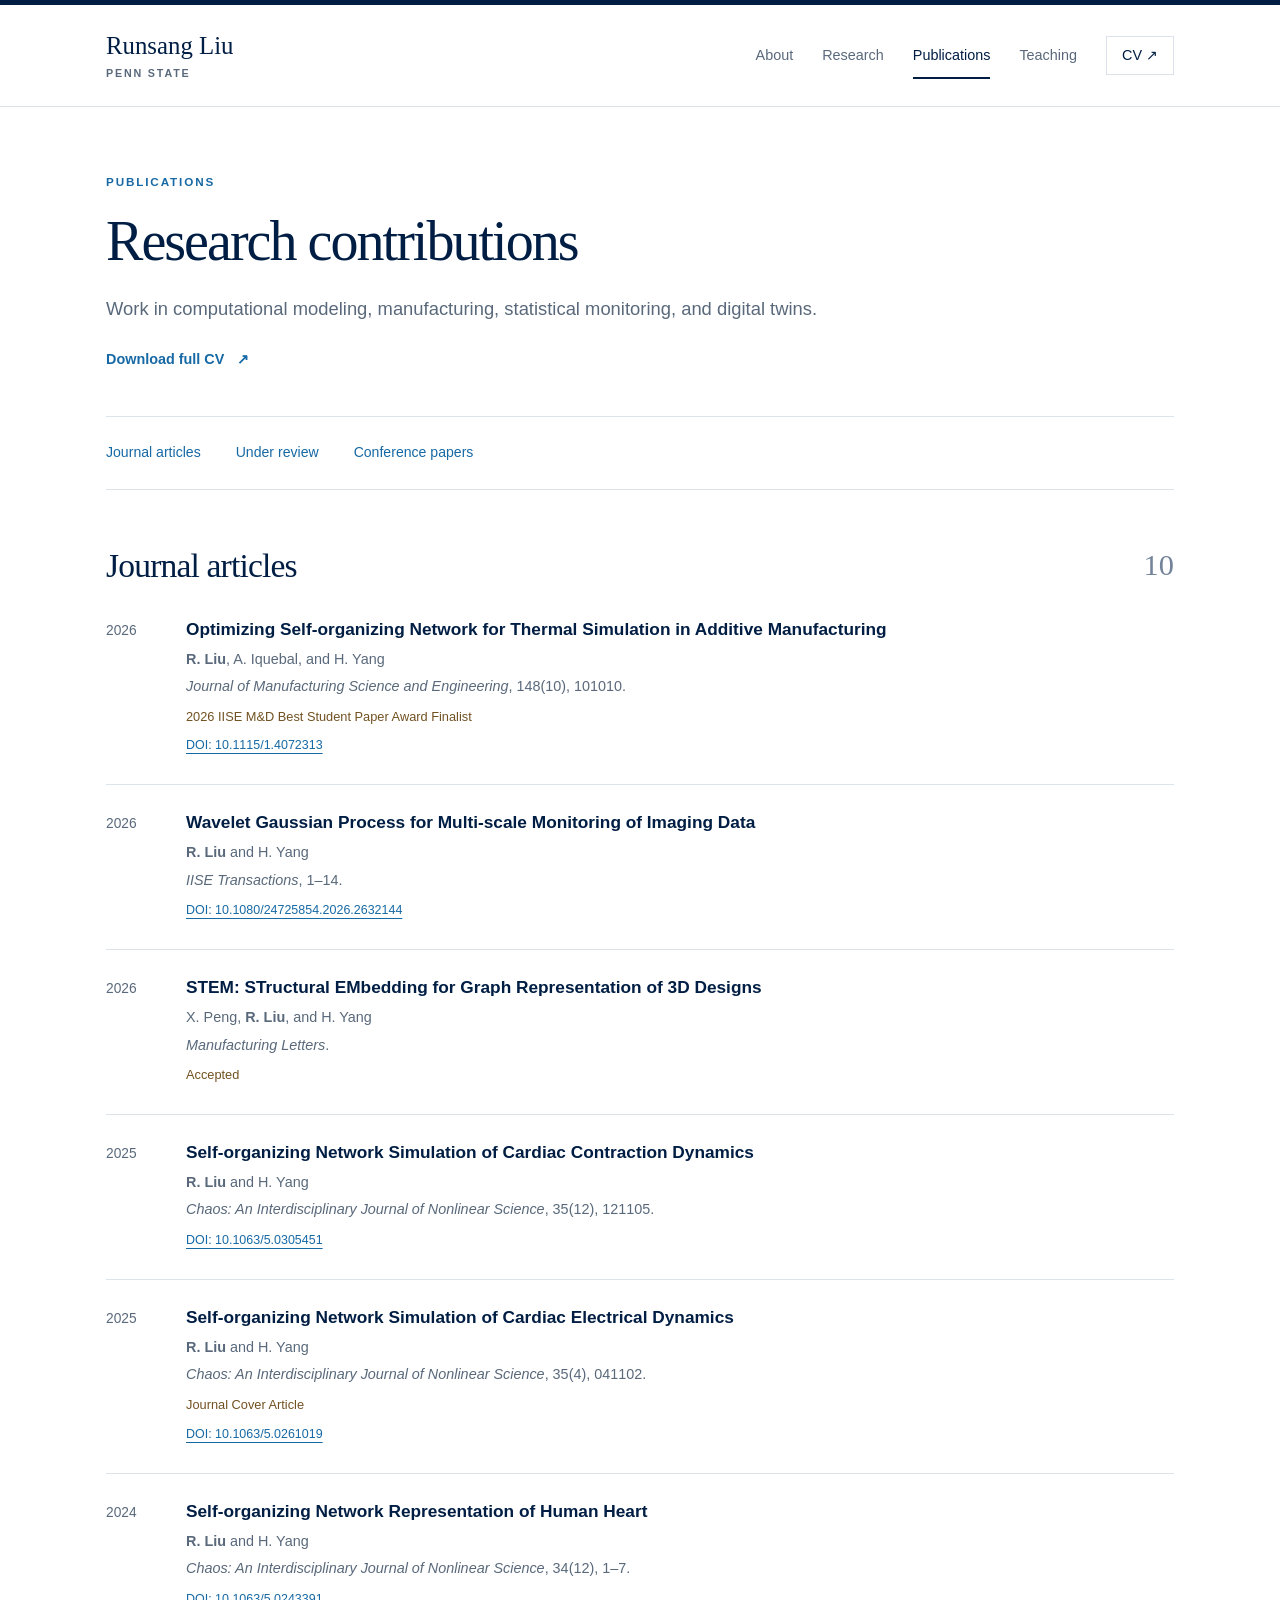
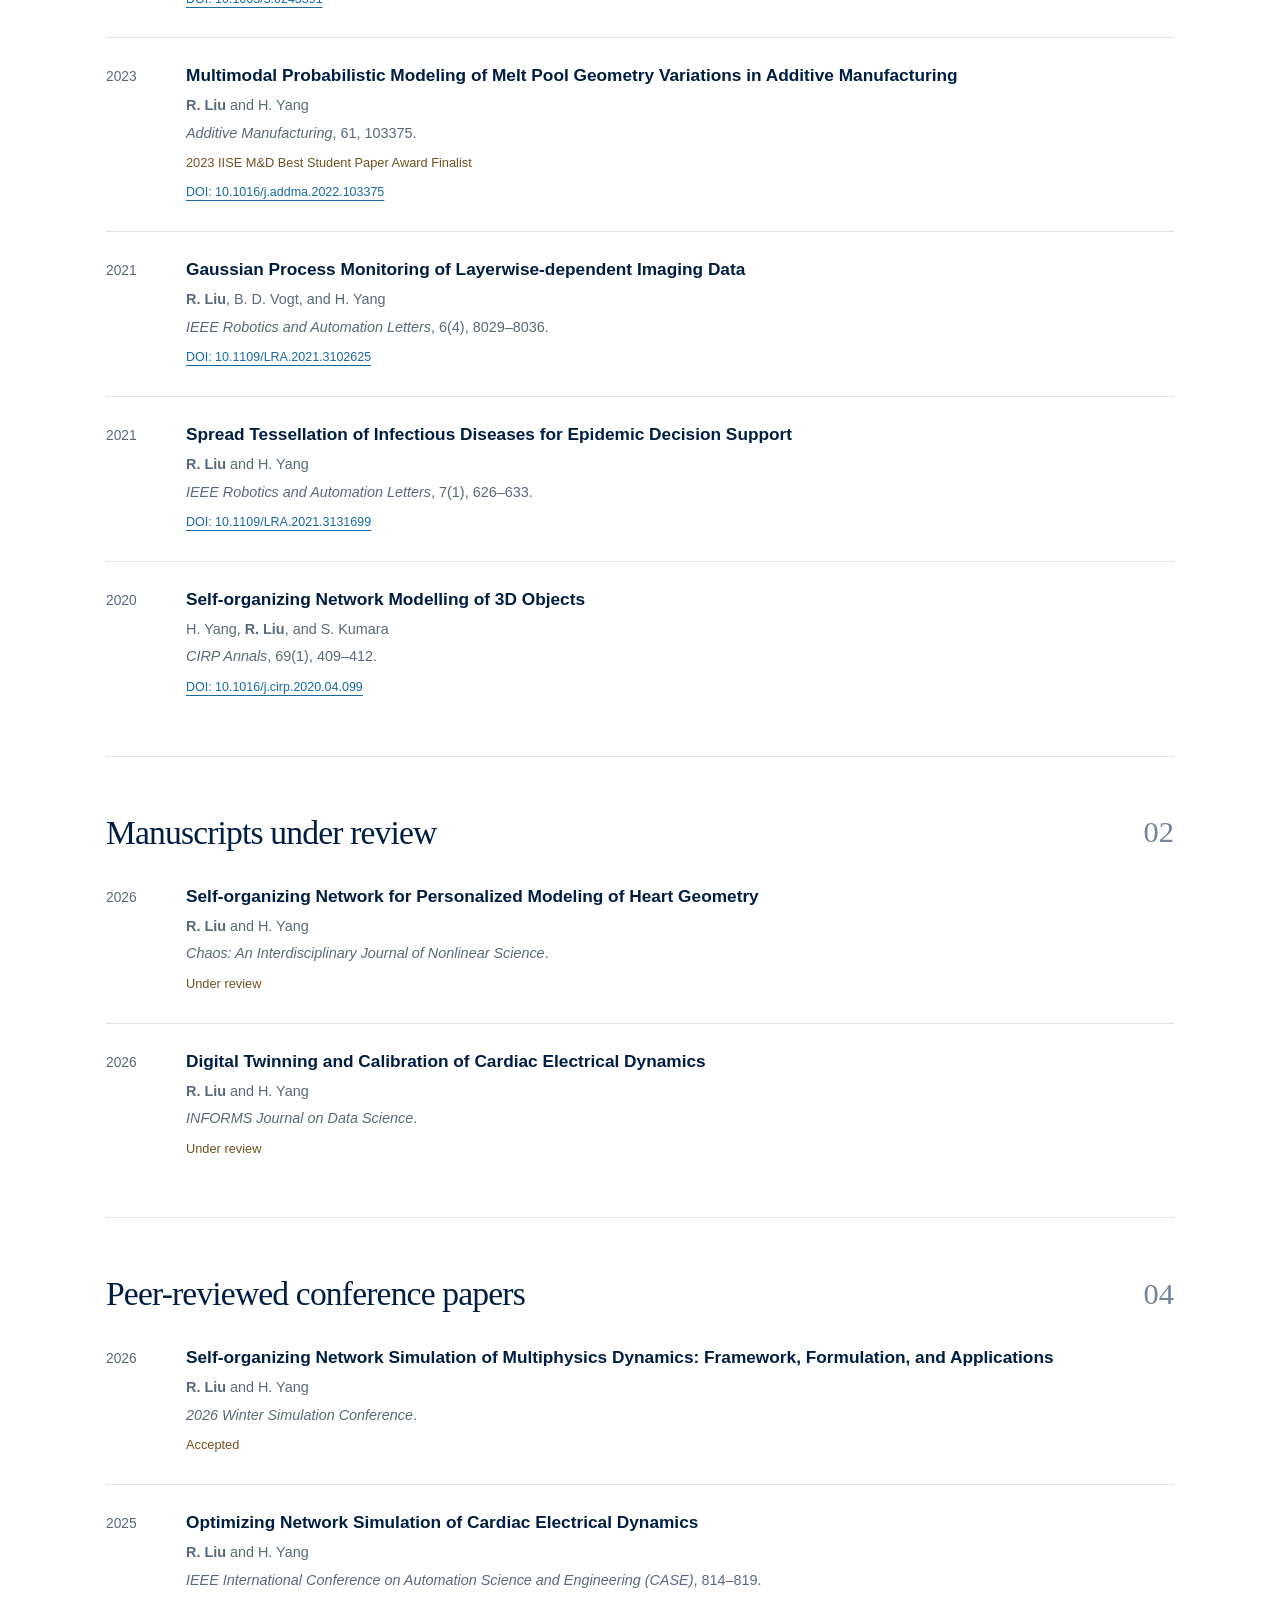
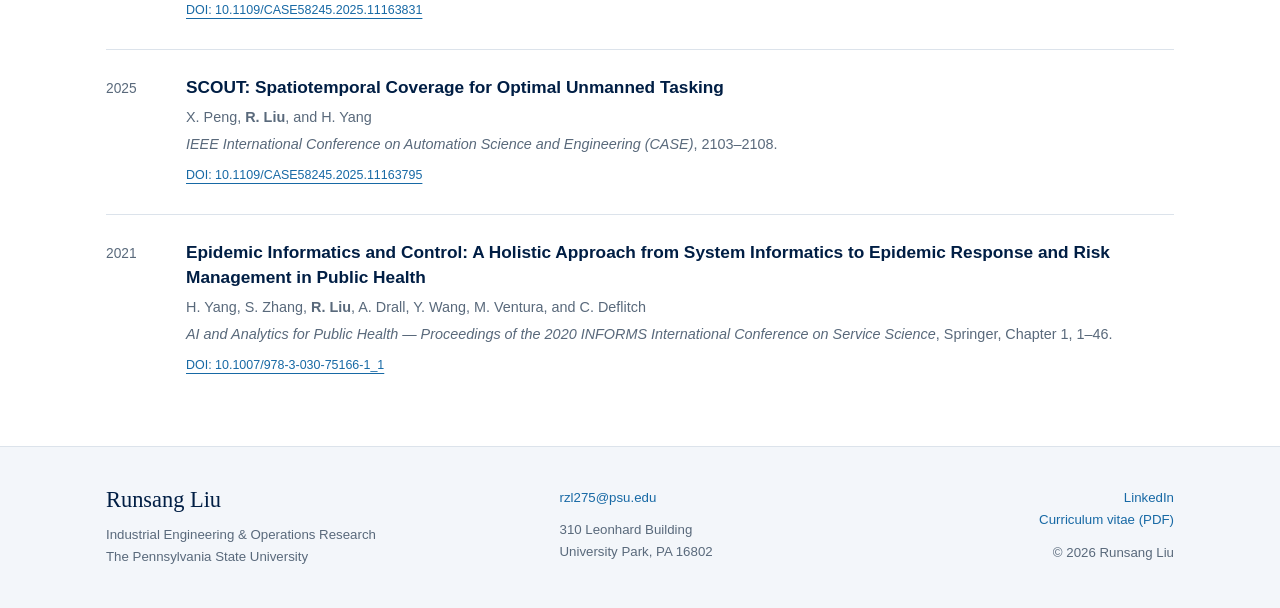
==== publications.html @ fa8087fc "Publish Runsang Liu academic website with research, publications, and teaching" ====
<!doctype html>
<html lang="en"><head><meta charset="utf-8"><meta name="viewport" content="width=device-width,initial-scale=1"><meta name="description" content="Journal articles, manuscripts under review, and peer-reviewed conference papers by Runsang Liu."><meta name="theme-color" content="#001e44"><title>Publications | Runsang Liu</title><link rel="canonical" href="https://runsangliu.github.io/publications.html"><link rel="icon" type="image/svg+xml" href="data:image/svg+xml,%3Csvg xmlns='http://www.w3.org/2000/svg' viewBox='0 0 64 64'%3E%3Crect width='64' height='64' rx='10' fill='%23001e44'/%3E%3Ctext x='32' y='43' text-anchor='middle' font-family='Georgia' font-size='34' fill='white'%3ERL%3C/text%3E%3C/svg%3E"><link rel="stylesheet" href="styles.css"></head>
<body><a class="skip" href="#main">Skip to content</a><header class="site-header"><div class="container header-inner"><a class="wordmark" href="index.html">Runsang Liu<span>PENN STATE</span></a><nav aria-label="Main navigation"><a href="index.html">About</a><a href="research.html">Research</a><a href="publications.html" aria-current="page">Publications</a><a href="teaching.html">Teaching</a><a class="nav-cv" href="assets/Runsang_Liu_CV.pdf">CV <span aria-hidden="true">↗</span></a></nav></div></header><main id="main" class="container"><section class="page-intro"><p class="eyebrow">PUBLICATIONS</p><h1>Research contributions</h1><p class="lead">Work in computational modeling, manufacturing, statistical monitoring, and digital twins.</p><a class="text-link" href="assets/Runsang_Liu_CV.pdf">Download full CV <span aria-hidden="true">↗</span></a></section><nav class="section-nav" aria-label="Publication categories"><a href="#journals">Journal articles</a><a href="#review">Under review</a><a href="#conferences">Conference papers</a></nav><section class="section" id="journals"><div class="section-heading"><h2>Journal articles</h2><span class="count">10</span></div><ul class="publications"><li class="publication"><span class="pub-year">2026</span><div><h3><a href="https://doi.org/10.1115/1.4072313">Optimizing Self-organizing Network for Thermal Simulation in Additive Manufacturing</a></h3><p class="authors"><strong>R. Liu</strong>, A. Iquebal, and H. Yang</p><p class="venue"><em>Journal of Manufacturing Science and Engineering</em>, 148(10), 101010.</p><p class=recognition>2026 IISE M&D Best Student Paper Award Finalist</p><a class=doi href=https://doi.org/10.1115/1.4072313>DOI: 10.1115/1.4072313</a></div></li><li class="publication"><span class="pub-year">2026</span><div><h3><a href="https://doi.org/10.1080/24725854.2026.2632144">Wavelet Gaussian Process for Multi-scale Monitoring of Imaging Data</a></h3><p class="authors"><strong>R. Liu</strong> and H. Yang</p><p class="venue"><em>IISE Transactions</em>, 1–14.</p><a class=doi href=https://doi.org/10.1080/24725854.2026.2632144>DOI: 10.1080/24725854.2026.2632144</a></div></li><li class="publication"><span class="pub-year">2026</span><div><h3>STEM: STructural EMbedding for Graph Representation of 3D Designs</h3><p class="authors">X. Peng, <strong>R. Liu</strong>, and H. Yang</p><p class="venue"><em>Manufacturing Letters</em>.</p><p class=recognition>Accepted</p></div></li><li class="publication"><span class="pub-year">2025</span><div><h3><a href="https://doi.org/10.1063/5.0305451">Self-organizing Network Simulation of Cardiac Contraction Dynamics</a></h3><p class="authors"><strong>R. Liu</strong> and H. Yang</p><p class="venue"><em>Chaos: An Interdisciplinary Journal of Nonlinear Science</em>, 35(12), 121105.</p><a class=doi href=https://doi.org/10.1063/5.0305451>DOI: 10.1063/5.0305451</a></div></li><li class="publication"><span class="pub-year">2025</span><div><h3><a href="https://doi.org/10.1063/5.0261019">Self-organizing Network Simulation of Cardiac Electrical Dynamics</a></h3><p class="authors"><strong>R. Liu</strong> and H. Yang</p><p class="venue"><em>Chaos: An Interdisciplinary Journal of Nonlinear Science</em>, 35(4), 041102.</p><p class=recognition>Journal Cover Article</p><a class=doi href=https://doi.org/10.1063/5.0261019>DOI: 10.1063/5.0261019</a></div></li><li class="publication"><span class="pub-year">2024</span><div><h3><a href="https://doi.org/10.1063/5.0243391">Self-organizing Network Representation of Human Heart</a></h3><p class="authors"><strong>R. Liu</strong> and H. Yang</p><p class="venue"><em>Chaos: An Interdisciplinary Journal of Nonlinear Science</em>, 34(12), 1–7.</p><a class=doi href=https://doi.org/10.1063/5.0243391>DOI: 10.1063/5.0243391</a></div></li><li class="publication"><span class="pub-year">2023</span><div><h3><a href="https://doi.org/10.1016/j.addma.2022.103375">Multimodal Probabilistic Modeling of Melt Pool Geometry Variations in Additive Manufacturing</a></h3><p class="authors"><strong>R. Liu</strong> and H. Yang</p><p class="venue"><em>Additive Manufacturing</em>, 61, 103375.</p><p class=recognition>2023 IISE M&D Best Student Paper Award Finalist</p><a class=doi href=https://doi.org/10.1016/j.addma.2022.103375>DOI: 10.1016/j.addma.2022.103375</a></div></li><li class="publication"><span class="pub-year">2021</span><div><h3><a href="https://doi.org/10.1109/LRA.2021.3102625">Gaussian Process Monitoring of Layerwise-dependent Imaging Data</a></h3><p class="authors"><strong>R. Liu</strong>, B. D. Vogt, and H. Yang</p><p class="venue"><em>IEEE Robotics and Automation Letters</em>, 6(4), 8029–8036.</p><a class=doi href=https://doi.org/10.1109/LRA.2021.3102625>DOI: 10.1109/LRA.2021.3102625</a></div></li><li class="publication"><span class="pub-year">2021</span><div><h3><a href="https://doi.org/10.1109/LRA.2021.3131699">Spread Tessellation of Infectious Diseases for Epidemic Decision Support</a></h3><p class="authors"><strong>R. Liu</strong> and H. Yang</p><p class="venue"><em>IEEE Robotics and Automation Letters</em>, 7(1), 626–633.</p><a class=doi href=https://doi.org/10.1109/LRA.2021.3131699>DOI: 10.1109/LRA.2021.3131699</a></div></li><li class="publication"><span class="pub-year">2020</span><div><h3><a href="https://doi.org/10.1016/j.cirp.2020.04.099">Self-organizing Network Modelling of 3D Objects</a></h3><p class="authors">H. Yang, <strong>R. Liu</strong>, and S. Kumara</p><p class="venue"><em>CIRP Annals</em>, 69(1), 409–412.</p><a class=doi href=https://doi.org/10.1016/j.cirp.2020.04.099>DOI: 10.1016/j.cirp.2020.04.099</a></div></li></ul></section><section class="section" id="review"><div class="section-heading"><h2>Manuscripts under review</h2><span class="count">02</span></div><ul class="publications"><li class="publication"><span class="pub-year">2026</span><div><h3>Self-organizing Network for Personalized Modeling of Heart Geometry</h3><p class="authors"><strong>R. Liu</strong> and H. Yang</p><p class="venue"><em>Chaos: An Interdisciplinary Journal of Nonlinear Science</em>.</p><p class=recognition>Under review</p></div></li><li class="publication"><span class="pub-year">2026</span><div><h3>Digital Twinning and Calibration of Cardiac Electrical Dynamics</h3><p class="authors"><strong>R. Liu</strong> and H. Yang</p><p class="venue"><em>INFORMS Journal on Data Science</em>.</p><p class=recognition>Under review</p></div></li></ul></section><section class="section" id="conferences"><div class="section-heading"><h2>Peer-reviewed conference papers</h2><span class="count">04</span></div><ul class="publications"><li class="publication"><span class="pub-year">2026</span><div><h3>Self-organizing Network Simulation of Multiphysics Dynamics: Framework, Formulation, and Applications</h3><p class="authors"><strong>R. Liu</strong> and H. Yang</p><p class="venue"><em>2026 Winter Simulation Conference</em>.</p><p class=recognition>Accepted</p></div></li><li class="publication"><span class="pub-year">2025</span><div><h3><a href="https://doi.org/10.1109/CASE58245.2025.11163831">Optimizing Network Simulation of Cardiac Electrical Dynamics</a></h3><p class="authors"><strong>R. Liu</strong> and H. Yang</p><p class="venue"><em>IEEE International Conference on Automation Science and Engineering (CASE)</em>, 814–819.</p><a class=doi href=https://doi.org/10.1109/CASE58245.2025.11163831>DOI: 10.1109/CASE58245.2025.11163831</a></div></li><li class="publication"><span class="pub-year">2025</span><div><h3><a href="https://doi.org/10.1109/CASE58245.2025.11163795">SCOUT: Spatiotemporal Coverage for Optimal Unmanned Tasking</a></h3><p class="authors">X. Peng, <strong>R. Liu</strong>, and H. Yang</p><p class="venue"><em>IEEE International Conference on Automation Science and Engineering (CASE)</em>, 2103–2108.</p><a class=doi href=https://doi.org/10.1109/CASE58245.2025.11163795>DOI: 10.1109/CASE58245.2025.11163795</a></div></li><li class="publication"><span class="pub-year">2021</span><div><h3><a href="https://doi.org/10.1007/978-3-030-75166-1_1">Epidemic Informatics and Control: A Holistic Approach from System Informatics to Epidemic Response and Risk Management in Public Health</a></h3><p class="authors">H. Yang, S. Zhang, <strong>R. Liu</strong>, A. Drall, Y. Wang, M. Ventura, and C. Deflitch</p><p class="venue"><em>AI and Analytics for Public Health — Proceedings of the 2020 INFORMS International Conference on Service Science</em>, Springer, Chapter 1, 1–46.</p><a class=doi href=https://doi.org/10.1007/978-3-030-75166-1_1>DOI: 10.1007/978-3-030-75166-1_1</a></div></li></ul></section></main><footer><div class="container footer-inner"><div><a class="footer-name" href="index.html">Runsang Liu</a><p>Industrial Engineering &amp; Operations Research<br>The Pennsylvania State University</p></div><div><a href="mailto:rzl275@psu.edu">rzl275@psu.edu</a><p>310 Leonhard Building<br>University Park, PA 16802</p></div><div class="footer-meta"><a href="https://www.linkedin.com/in/runsangliu">LinkedIn</a><br><a href="assets/Runsang_Liu_CV.pdf">Curriculum vitae (PDF)</a><p>© 2026 Runsang Liu</p></div></div></footer></body></html>
---- styles.css ----
:root{--navy:#001e44;--blue:#1769a5;--ink:#243449;--muted:#59697b;--line:#dce3eb;--wash:#f3f6fa;--white:#fff}*{box-sizing:border-box}html{scroll-behavior:smooth;scroll-padding-top:28px}body{margin:0;background:var(--white);color:var(--ink);font-family:Arial,Helvetica,sans-serif;font-size:17px;line-height:1.7;-webkit-font-smoothing:antialiased}a{color:var(--blue);text-underline-offset:4px}a:hover{color:var(--navy)}a:focus-visible{outline:3px solid #377fb8;outline-offset:5px}h1,h2,h3,p{margin-top:0}h1,h2{font-family:Georgia,'Times New Roman',serif;font-weight:400;color:var(--navy)}h1{font-size:clamp(2.8rem,5.2vw,4.5rem);letter-spacing:-.035em;line-height:1.1;margin-bottom:22px}h2{font-size:2.1rem;line-height:1.25;letter-spacing:-.025em;margin-bottom:22px}h3{color:var(--navy);font-size:1.15rem;line-height:1.45;margin-bottom:10px}p{margin-bottom:20px}.container{max-width:1140px;margin:auto;padding:0 36px}.skip{position:absolute;left:16px;top:-90px;background:white;padding:12px;z-index:9}.skip:focus{top:12px}.site-header{border-top:5px solid var(--navy);border-bottom:1px solid var(--line)}.header-inner{min-height:101px;display:flex;align-items:center;justify-content:space-between;gap:24px}.wordmark{font-family:Georgia,serif;font-size:1.55rem;color:var(--navy);text-decoration:none;line-height:1.1}.wordmark span{display:block;margin-top:8px;font:600 .67rem Arial,sans-serif;letter-spacing:.17em;color:var(--muted)}nav{display:flex;align-items:center;gap:29px}nav a{font-size:.9rem;text-decoration:none;color:var(--muted);padding:9px 0}nav a[aria-current]{color:var(--navy);box-shadow:0 2px var(--navy)}nav .nav-cv{border:1px solid var(--line);padding:6px 15px;color:var(--navy)}.hero{display:grid;grid-template-columns:1fr 300px;gap:75px;align-items:center;padding:68px 0 65px}.eyebrow{font-size:.73rem;font-weight:700;letter-spacing:.16em;color:var(--blue);margin-bottom:19px}.hero h1{font-size:4.7rem;margin-bottom:18px}.role{font-size:1.1rem;line-height:1.6;color:var(--muted);margin-bottom:25px}.hero-summary{font-family:Georgia,serif;font-size:1.55rem;line-height:1.45;color:var(--navy);margin-bottom:29px}.profile-links{display:flex;gap:25px;align-items:center;font-size:.9rem}.profile-links>a:not(.button){text-decoration:none}.button{display:inline-flex;gap:22px;align-items:center;background:var(--navy);color:white;padding:10px 18px;text-decoration:none;font-size:.9rem}.button:hover{color:white;background:var(--blue)}.portrait{margin:0;position:relative}.portrait img{display:block;width:100%;height:316px;object-fit:cover;object-position:50% 38%;border-radius:2px}.portrait:before{content:'';position:absolute;top:-12px;right:-12px;bottom:37px;width:50%;border-top:1px solid #a8b8cc;border-right:1px solid #a8b8cc;z-index:-1}.portrait figcaption{font-size:.77rem;color:var(--muted);margin-top:12px;text-align:right}.split-section{display:grid;grid-template-columns:34% 1fr;gap:52px;border-top:1px solid var(--line);padding:56px 0}.about h2{font-size:1.95rem}.prose p:last-child{margin-bottom:0}.prose strong{font-weight:600}.text-link{font-size:.9rem;font-weight:600;text-decoration:none;display:inline-block}.text-link span{margin-left:9px}.section{padding:55px 0;border-top:1px solid var(--line)}.section-heading{display:flex;align-items:center;justify-content:space-between;gap:20px;margin-bottom:30px}.section-heading h2{margin-bottom:0}.section-heading .eyebrow{margin-bottom:10px}.research-grid{display:grid;grid-template-columns:repeat(3,1fr);gap:30px}.research-grid article{border-top:3px solid var(--navy);padding-top:22px}.index{font-family:Georgia,serif;font-size:1.2rem;color:#7187a2;display:block;margin-bottom:15px}.research-grid h3{font-family:Georgia,serif;font-weight:400;font-size:1.45rem;line-height:1.35}.research-grid h3 a{color:var(--navy);text-decoration:none}.research-grid h3 a:hover{text-decoration:underline}.research-grid p{font-size:.95rem;color:var(--muted);margin-bottom:0}.publications{list-style:none;margin:0;padding:0}.publication{display:grid;grid-template-columns:58px 1fr;gap:22px;border-bottom:1px solid var(--line);padding:25px 0}.publication:first-child{padding-top:0}.publication:last-child{border-bottom:0;padding-bottom:0}.pub-year{font-size:.86rem;color:var(--muted);padding-top:2px;font-variant-numeric:tabular-nums}.publication h3{font-size:1.08rem;margin-bottom:5px}.publication h3 a{color:var(--navy);text-decoration:none}.publication h3 a:hover{text-decoration:underline}.publication p{font-size:.9rem;margin-bottom:3px}.authors{color:var(--muted)}.venue{color:var(--muted)}.publication .recognition{font-size:.8rem;color:#715121;margin-top:7px}.doi{font-size:.78rem;overflow-wrap:anywhere}.news-list{padding:0;list-style:none;margin:0}.news-list li{display:grid;grid-template-columns:91px 1fr;gap:20px;margin-bottom:22px}.news-list li:last-child{margin:0}.news-list time{font-size:.83rem;color:var(--muted);padding-top:3px}.news-list p{margin:0;font-size:.95rem}.education-row{margin-bottom:27px}.education-row:last-child{margin:0}.education-row>span{font-size:.8rem;color:var(--blue)}.education-row h3{font-size:1rem;margin:5px 0}.education-row p{font-size:.9rem;margin:0;color:var(--muted)}footer{background:var(--wash);border-top:1px solid var(--line);margin-top:12px;padding:40px 0}.footer-inner{display:grid;grid-template-columns:1.3fr 1fr .8fr;gap:35px;font-size:.83rem}.footer-name{font:1.4rem Georgia,serif;text-decoration:none;color:var(--navy)}footer p{color:var(--muted);margin:10px 0 0;line-height:1.65}footer a{text-decoration:none}.footer-meta{text-align:right}.page-intro{padding:65px 0 42px;max-width:870px}.page-intro h1{font-size:3.5rem}.lead{font-size:1.15rem;line-height:1.65;color:var(--muted);max-width:740px;margin-bottom:20px}.section-nav{border-top:1px solid var(--line);padding:15px 0;gap:35px;flex-wrap:wrap}.section-nav a{color:var(--blue);font-size:.88rem}.research-detail{padding:55px 0}.research-detail h2{font-size:1.85rem}.topic-label{font-size:.72rem;letter-spacing:.08em;color:var(--muted);line-height:1.8}.prose h3{margin-top:27px}.prose>h3:first-child{margin-top:0}.funding{font-size:.85rem;background:var(--wash);border-left:2px solid #9fb3cc;padding:15px 18px;margin-top:24px}.related{border-top:1px solid var(--line);padding-top:20px;margin-top:26px}.related>span{font-size:.73rem;text-transform:uppercase;font-weight:700;letter-spacing:.09em;color:var(--muted);display:block;margin-bottom:9px}.related a{display:block;font-size:.86rem;margin-bottom:9px;text-decoration:none}.related p{font-size:.9rem;margin-bottom:10px}.count{font:1.9rem Georgia,serif;color:#73839a}.course{margin-bottom:29px;padding-bottom:29px;border-bottom:1px solid var(--line)}.course:last-child{margin:0;padding:0;border:0}.course-meta{font-size:.72rem;letter-spacing:.07em;color:var(--blue);display:block;margin-bottom:10px}.course p{margin-bottom:0}.detail-list{padding-left:19px}.detail-list li{margin-bottom:19px}section[id]{scroll-margin-top:25px}@media(max-width:850px){.hero{gap:35px;grid-template-columns:1fr 245px}.hero h1{font-size:3.8rem}.portrait img{height:280px}.split-section{gap:30px;grid-template-columns:31% 1fr}.research-grid{gap:23px}.research-grid h3{font-size:1.3rem}.header-inner{gap:20px}nav{gap:19px}}@media(max-width:640px){body{font-size:16px}.container{padding:0 23px}.header-inner{padding-top:22px;padding-bottom:15px;flex-direction:column;align-items:flex-start;gap:14px}.wordmark span{display:inline-block;margin-left:14px;font-size:.62rem}nav{width:100%;gap:0;justify-content:space-between;flex-wrap:wrap}nav a{font-size:.83rem}.hero{padding:40px 0;grid-template-columns:1fr;gap:32px}.hero h1{font-size:3.5rem}.hero-summary{font-size:1.4rem}.portrait{width:min(100%,290px)}.portrait img{height:285px}.portrait figcaption{text-align:left}.profile-links{gap:20px;flex-wrap:wrap}.split-section{grid-template-columns:1fr;gap:20px;padding:37px 0}.split-section h2{margin-bottom:0}h2{font-size:1.8rem}.section{padding:37px 0}.section-heading{align-items:flex-start;flex-direction:column;gap:15px}.research-grid{grid-template-columns:1fr;gap:25px}.research-grid h3 br{display:none}.research-grid article{padding-top:15px}.index{margin-bottom:9px}.publication{grid-template-columns:40px 1fr;gap:13px}.pub-year{font-size:.78rem}.news-list li{grid-template-columns:76px 1fr;gap:13px}.footer-inner{grid-template-columns:1fr;gap:23px}.footer-meta{text-align:left}.page-intro{padding:42px 0 30px}.page-intro h1{font-size:2.65rem}.lead{font-size:1.05rem}.section-nav{justify-content:flex-start;gap:7px 24px}.count{display:none}.topic-label{margin-top:17px}.prose h3{margin-top:23px}}@media(prefers-reduced-motion:reduce){html{scroll-behavior:auto}}@media print{header,footer,.profile-links,.section-nav,.skip{display:none}.container{max-width:none;padding:0}body{font-size:11pt}h1{font-size:28pt!important}h2{font-size:20pt!important}.hero,.section,.split-section{padding:20px 0}.publication{break-inside:avoid}a{color:inherit;text-decoration:none}}
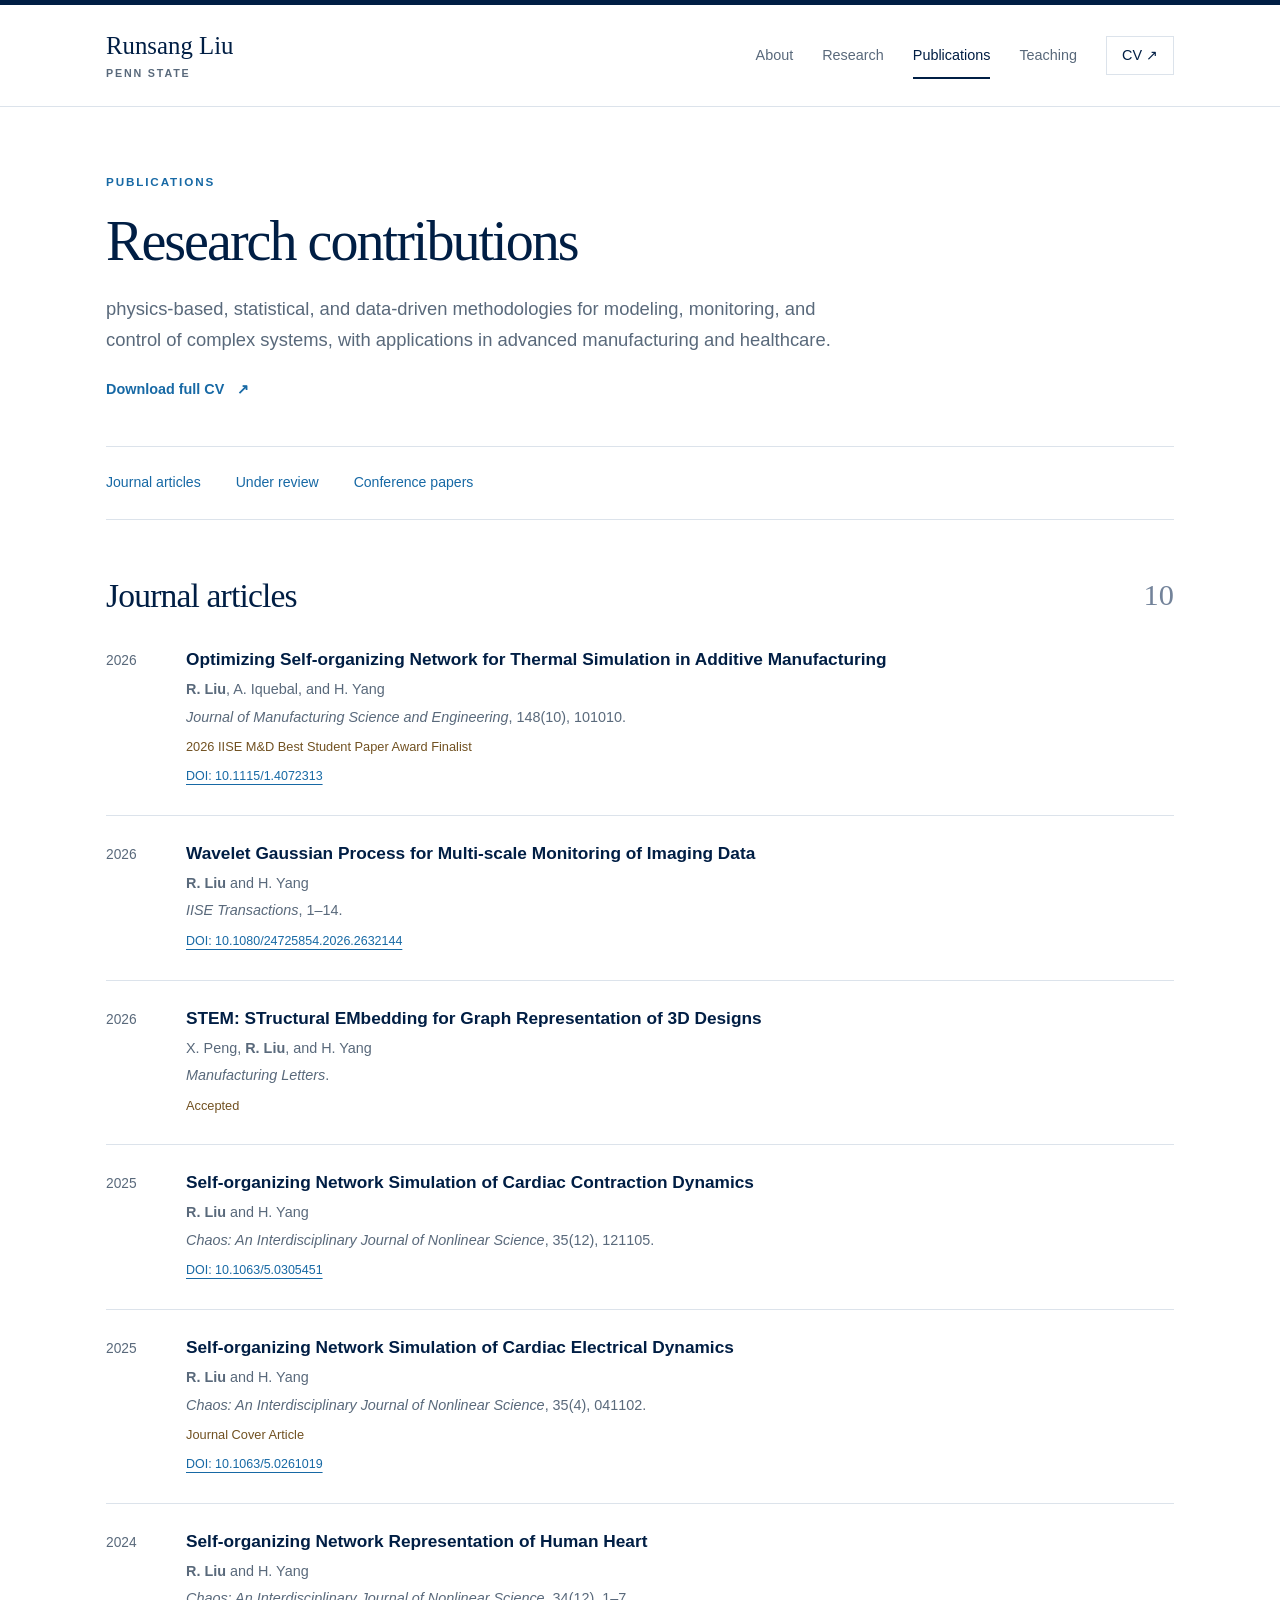
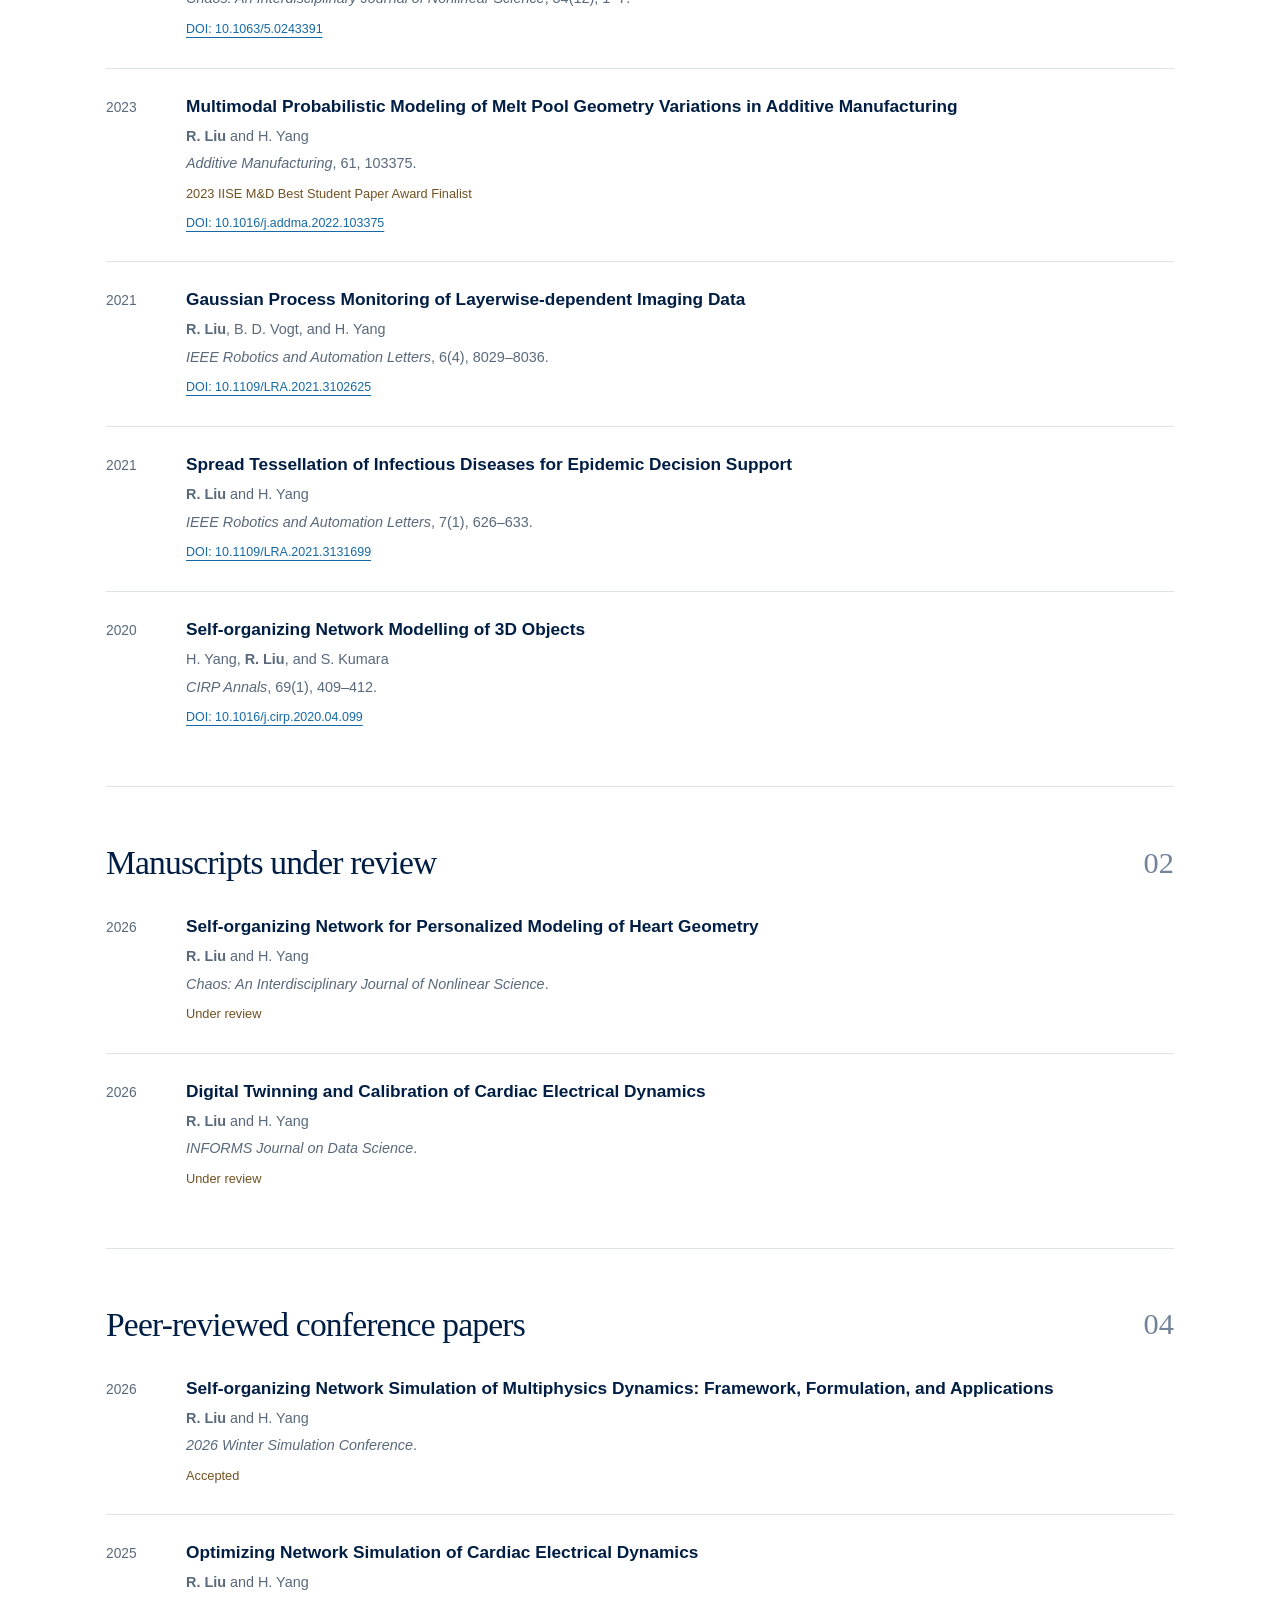
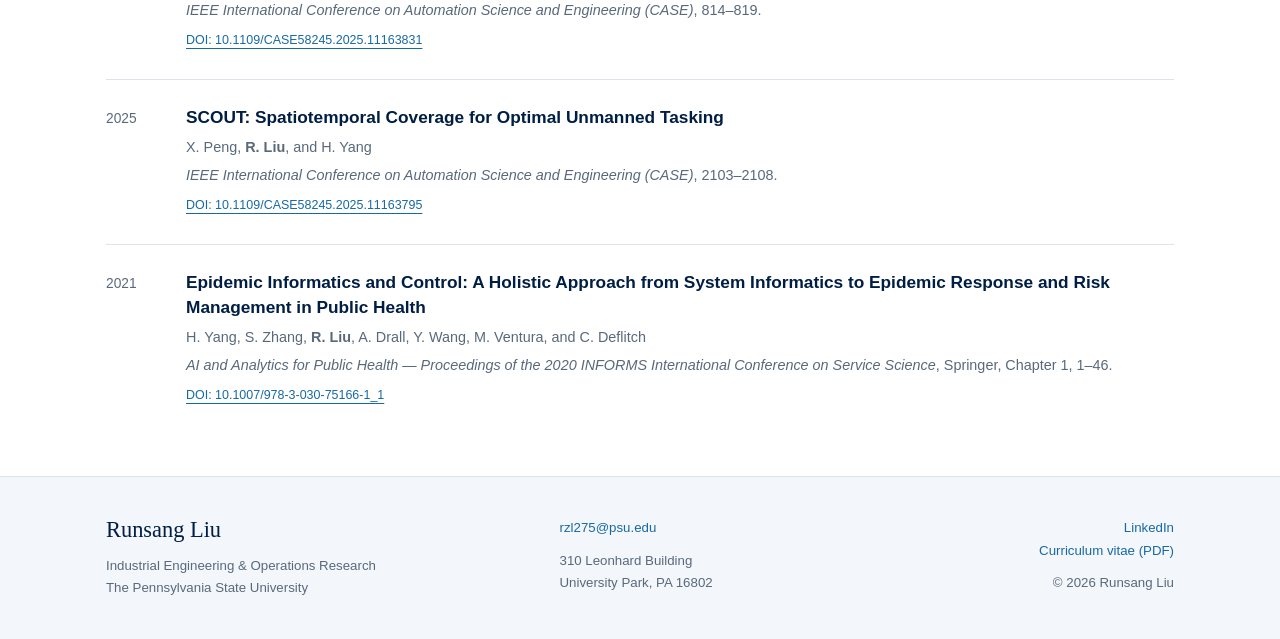
==== commit 8394d6db: "Update publications.html" ====
--- a/publications.html
+++ b/publications.html
@@ -1,3 +1,3 @@
 <!doctype html>
 <html lang="en"><head><meta charset="utf-8"><meta name="viewport" content="width=device-width,initial-scale=1"><meta name="description" content="Journal articles, manuscripts under review, and peer-reviewed conference papers by Runsang Liu."><meta name="theme-color" content="#001e44"><title>Publications | Runsang Liu</title><link rel="canonical" href="https://runsangliu.github.io/publications.html"><link rel="icon" type="image/svg+xml" href="data:image/svg+xml,%3Csvg xmlns='http://www.w3.org/2000/svg' viewBox='0 0 64 64'%3E%3Crect width='64' height='64' rx='10' fill='%23001e44'/%3E%3Ctext x='32' y='43' text-anchor='middle' font-family='Georgia' font-size='34' fill='white'%3ERL%3C/text%3E%3C/svg%3E"><link rel="stylesheet" href="styles.css"></head>
-<body><a class="skip" href="#main">Skip to content</a><header class="site-header"><div class="container header-inner"><a class="wordmark" href="index.html">Runsang Liu<span>PENN STATE</span></a><nav aria-label="Main navigation"><a href="index.html">About</a><a href="research.html">Research</a><a href="publications.html" aria-current="page">Publications</a><a href="teaching.html">Teaching</a><a class="nav-cv" href="assets/Runsang_Liu_CV.pdf">CV <span aria-hidden="true">↗</span></a></nav></div></header><main id="main" class="container"><section class="page-intro"><p class="eyebrow">PUBLICATIONS</p><h1>Research contributions</h1><p class="lead">Work in computational modeling, manufacturing, statistical monitoring, and digital twins.</p><a class="text-link" href="assets/Runsang_Liu_CV.pdf">Download full CV <span aria-hidden="true">↗</span></a></section><nav class="section-nav" aria-label="Publication categories"><a href="#journals">Journal articles</a><a href="#review">Under review</a><a href="#conferences">Conference papers</a></nav><section class="section" id="journals"><div class="section-heading"><h2>Journal articles</h2><span class="count">10</span></div><ul class="publications"><li class="publication"><span class="pub-year">2026</span><div><h3><a href="https://doi.org/10.1115/1.4072313">Optimizing Self-organizing Network for Thermal Simulation in Additive Manufacturing</a></h3><p class="authors"><strong>R. Liu</strong>, A. Iquebal, and H. Yang</p><p class="venue"><em>Journal of Manufacturing Science and Engineering</em>, 148(10), 101010.</p><p class=recognition>2026 IISE M&D Best Student Paper Award Finalist</p><a class=doi href=https://doi.org/10.1115/1.4072313>DOI: 10.1115/1.4072313</a></div></li><li class="publication"><span class="pub-year">2026</span><div><h3><a href="https://doi.org/10.1080/24725854.2026.2632144">Wavelet Gaussian Process for Multi-scale Monitoring of Imaging Data</a></h3><p class="authors"><strong>R. Liu</strong> and H. Yang</p><p class="venue"><em>IISE Transactions</em>, 1–14.</p><a class=doi href=https://doi.org/10.1080/24725854.2026.2632144>DOI: 10.1080/24725854.2026.2632144</a></div></li><li class="publication"><span class="pub-year">2026</span><div><h3>STEM: STructural EMbedding for Graph Representation of 3D Designs</h3><p class="authors">X. Peng, <strong>R. Liu</strong>, and H. Yang</p><p class="venue"><em>Manufacturing Letters</em>.</p><p class=recognition>Accepted</p></div></li><li class="publication"><span class="pub-year">2025</span><div><h3><a href="https://doi.org/10.1063/5.0305451">Self-organizing Network Simulation of Cardiac Contraction Dynamics</a></h3><p class="authors"><strong>R. Liu</strong> and H. Yang</p><p class="venue"><em>Chaos: An Interdisciplinary Journal of Nonlinear Science</em>, 35(12), 121105.</p><a class=doi href=https://doi.org/10.1063/5.0305451>DOI: 10.1063/5.0305451</a></div></li><li class="publication"><span class="pub-year">2025</span><div><h3><a href="https://doi.org/10.1063/5.0261019">Self-organizing Network Simulation of Cardiac Electrical Dynamics</a></h3><p class="authors"><strong>R. Liu</strong> and H. Yang</p><p class="venue"><em>Chaos: An Interdisciplinary Journal of Nonlinear Science</em>, 35(4), 041102.</p><p class=recognition>Journal Cover Article</p><a class=doi href=https://doi.org/10.1063/5.0261019>DOI: 10.1063/5.0261019</a></div></li><li class="publication"><span class="pub-year">2024</span><div><h3><a href="https://doi.org/10.1063/5.0243391">Self-organizing Network Representation of Human Heart</a></h3><p class="authors"><strong>R. Liu</strong> and H. Yang</p><p class="venue"><em>Chaos: An Interdisciplinary Journal of Nonlinear Science</em>, 34(12), 1–7.</p><a class=doi href=https://doi.org/10.1063/5.0243391>DOI: 10.1063/5.0243391</a></div></li><li class="publication"><span class="pub-year">2023</span><div><h3><a href="https://doi.org/10.1016/j.addma.2022.103375">Multimodal Probabilistic Modeling of Melt Pool Geometry Variations in Additive Manufacturing</a></h3><p class="authors"><strong>R. Liu</strong> and H. Yang</p><p class="venue"><em>Additive Manufacturing</em>, 61, 103375.</p><p class=recognition>2023 IISE M&D Best Student Paper Award Finalist</p><a class=doi href=https://doi.org/10.1016/j.addma.2022.103375>DOI: 10.1016/j.addma.2022.103375</a></div></li><li class="publication"><span class="pub-year">2021</span><div><h3><a href="https://doi.org/10.1109/LRA.2021.3102625">Gaussian Process Monitoring of Layerwise-dependent Imaging Data</a></h3><p class="authors"><strong>R. Liu</strong>, B. D. Vogt, and H. Yang</p><p class="venue"><em>IEEE Robotics and Automation Letters</em>, 6(4), 8029–8036.</p><a class=doi href=https://doi.org/10.1109/LRA.2021.3102625>DOI: 10.1109/LRA.2021.3102625</a></div></li><li class="publication"><span class="pub-year">2021</span><div><h3><a href="https://doi.org/10.1109/LRA.2021.3131699">Spread Tessellation of Infectious Diseases for Epidemic Decision Support</a></h3><p class="authors"><strong>R. Liu</strong> and H. Yang</p><p class="venue"><em>IEEE Robotics and Automation Letters</em>, 7(1), 626–633.</p><a class=doi href=https://doi.org/10.1109/LRA.2021.3131699>DOI: 10.1109/LRA.2021.3131699</a></div></li><li class="publication"><span class="pub-year">2020</span><div><h3><a href="https://doi.org/10.1016/j.cirp.2020.04.099">Self-organizing Network Modelling of 3D Objects</a></h3><p class="authors">H. Yang, <strong>R. Liu</strong>, and S. Kumara</p><p class="venue"><em>CIRP Annals</em>, 69(1), 409–412.</p><a class=doi href=https://doi.org/10.1016/j.cirp.2020.04.099>DOI: 10.1016/j.cirp.2020.04.099</a></div></li></ul></section><section class="section" id="review"><div class="section-heading"><h2>Manuscripts under review</h2><span class="count">02</span></div><ul class="publications"><li class="publication"><span class="pub-year">2026</span><div><h3>Self-organizing Network for Personalized Modeling of Heart Geometry</h3><p class="authors"><strong>R. Liu</strong> and H. Yang</p><p class="venue"><em>Chaos: An Interdisciplinary Journal of Nonlinear Science</em>.</p><p class=recognition>Under review</p></div></li><li class="publication"><span class="pub-year">2026</span><div><h3>Digital Twinning and Calibration of Cardiac Electrical Dynamics</h3><p class="authors"><strong>R. Liu</strong> and H. Yang</p><p class="venue"><em>INFORMS Journal on Data Science</em>.</p><p class=recognition>Under review</p></div></li></ul></section><section class="section" id="conferences"><div class="section-heading"><h2>Peer-reviewed conference papers</h2><span class="count">04</span></div><ul class="publications"><li class="publication"><span class="pub-year">2026</span><div><h3>Self-organizing Network Simulation of Multiphysics Dynamics: Framework, Formulation, and Applications</h3><p class="authors"><strong>R. Liu</strong> and H. Yang</p><p class="venue"><em>2026 Winter Simulation Conference</em>.</p><p class=recognition>Accepted</p></div></li><li class="publication"><span class="pub-year">2025</span><div><h3><a href="https://doi.org/10.1109/CASE58245.2025.11163831">Optimizing Network Simulation of Cardiac Electrical Dynamics</a></h3><p class="authors"><strong>R. Liu</strong> and H. Yang</p><p class="venue"><em>IEEE International Conference on Automation Science and Engineering (CASE)</em>, 814–819.</p><a class=doi href=https://doi.org/10.1109/CASE58245.2025.11163831>DOI: 10.1109/CASE58245.2025.11163831</a></div></li><li class="publication"><span class="pub-year">2025</span><div><h3><a href="https://doi.org/10.1109/CASE58245.2025.11163795">SCOUT: Spatiotemporal Coverage for Optimal Unmanned Tasking</a></h3><p class="authors">X. Peng, <strong>R. Liu</strong>, and H. Yang</p><p class="venue"><em>IEEE International Conference on Automation Science and Engineering (CASE)</em>, 2103–2108.</p><a class=doi href=https://doi.org/10.1109/CASE58245.2025.11163795>DOI: 10.1109/CASE58245.2025.11163795</a></div></li><li class="publication"><span class="pub-year">2021</span><div><h3><a href="https://doi.org/10.1007/978-3-030-75166-1_1">Epidemic Informatics and Control: A Holistic Approach from System Informatics to Epidemic Response and Risk Management in Public Health</a></h3><p class="authors">H. Yang, S. Zhang, <strong>R. Liu</strong>, A. Drall, Y. Wang, M. Ventura, and C. Deflitch</p><p class="venue"><em>AI and Analytics for Public Health — Proceedings of the 2020 INFORMS International Conference on Service Science</em>, Springer, Chapter 1, 1–46.</p><a class=doi href=https://doi.org/10.1007/978-3-030-75166-1_1>DOI: 10.1007/978-3-030-75166-1_1</a></div></li></ul></section></main><footer><div class="container footer-inner"><div><a class="footer-name" href="index.html">Runsang Liu</a><p>Industrial Engineering &amp; Operations Research<br>The Pennsylvania State University</p></div><div><a href="mailto:rzl275@psu.edu">rzl275@psu.edu</a><p>310 Leonhard Building<br>University Park, PA 16802</p></div><div class="footer-meta"><a href="https://www.linkedin.com/in/runsangliu">LinkedIn</a><br><a href="assets/Runsang_Liu_CV.pdf">Curriculum vitae (PDF)</a><p>© 2026 Runsang Liu</p></div></div></footer></body></html>+<body><a class="skip" href="#main">Skip to content</a><header class="site-header"><div class="container header-inner"><a class="wordmark" href="index.html">Runsang Liu<span>PENN STATE</span></a><nav aria-label="Main navigation"><a href="index.html">About</a><a href="research.html">Research</a><a href="publications.html" aria-current="page">Publications</a><a href="teaching.html">Teaching</a><a class="nav-cv" href="assets/Runsang_Liu_CV.pdf">CV <span aria-hidden="true">↗</span></a></nav></div></header><main id="main" class="container"><section class="page-intro"><p class="eyebrow">PUBLICATIONS</p><h1>Research contributions</h1><p class="lead"> physics-based, statistical, and data-driven methodologies for modeling, monitoring, and control of complex systems, with applications in advanced manufacturing and healthcare.</p><a class="text-link" href="assets/Runsang_Liu_CV.pdf">Download full CV <span aria-hidden="true">↗</span></a></section><nav class="section-nav" aria-label="Publication categories"><a href="#journals">Journal articles</a><a href="#review">Under review</a><a href="#conferences">Conference papers</a></nav><section class="section" id="journals"><div class="section-heading"><h2>Journal articles</h2><span class="count">10</span></div><ul class="publications"><li class="publication"><span class="pub-year">2026</span><div><h3><a href="https://doi.org/10.1115/1.4072313">Optimizing Self-organizing Network for Thermal Simulation in Additive Manufacturing</a></h3><p class="authors"><strong>R. Liu</strong>, A. Iquebal, and H. Yang</p><p class="venue"><em>Journal of Manufacturing Science and Engineering</em>, 148(10), 101010.</p><p class=recognition>2026 IISE M&D Best Student Paper Award Finalist</p><a class=doi href=https://doi.org/10.1115/1.4072313>DOI: 10.1115/1.4072313</a></div></li><li class="publication"><span class="pub-year">2026</span><div><h3><a href="https://doi.org/10.1080/24725854.2026.2632144">Wavelet Gaussian Process for Multi-scale Monitoring of Imaging Data</a></h3><p class="authors"><strong>R. Liu</strong> and H. Yang</p><p class="venue"><em>IISE Transactions</em>, 1–14.</p><a class=doi href=https://doi.org/10.1080/24725854.2026.2632144>DOI: 10.1080/24725854.2026.2632144</a></div></li><li class="publication"><span class="pub-year">2026</span><div><h3>STEM: STructural EMbedding for Graph Representation of 3D Designs</h3><p class="authors">X. Peng, <strong>R. Liu</strong>, and H. Yang</p><p class="venue"><em>Manufacturing Letters</em>.</p><p class=recognition>Accepted</p></div></li><li class="publication"><span class="pub-year">2025</span><div><h3><a href="https://doi.org/10.1063/5.0305451">Self-organizing Network Simulation of Cardiac Contraction Dynamics</a></h3><p class="authors"><strong>R. Liu</strong> and H. Yang</p><p class="venue"><em>Chaos: An Interdisciplinary Journal of Nonlinear Science</em>, 35(12), 121105.</p><a class=doi href=https://doi.org/10.1063/5.0305451>DOI: 10.1063/5.0305451</a></div></li><li class="publication"><span class="pub-year">2025</span><div><h3><a href="https://doi.org/10.1063/5.0261019">Self-organizing Network Simulation of Cardiac Electrical Dynamics</a></h3><p class="authors"><strong>R. Liu</strong> and H. Yang</p><p class="venue"><em>Chaos: An Interdisciplinary Journal of Nonlinear Science</em>, 35(4), 041102.</p><p class=recognition>Journal Cover Article</p><a class=doi href=https://doi.org/10.1063/5.0261019>DOI: 10.1063/5.0261019</a></div></li><li class="publication"><span class="pub-year">2024</span><div><h3><a href="https://doi.org/10.1063/5.0243391">Self-organizing Network Representation of Human Heart</a></h3><p class="authors"><strong>R. Liu</strong> and H. Yang</p><p class="venue"><em>Chaos: An Interdisciplinary Journal of Nonlinear Science</em>, 34(12), 1–7.</p><a class=doi href=https://doi.org/10.1063/5.0243391>DOI: 10.1063/5.0243391</a></div></li><li class="publication"><span class="pub-year">2023</span><div><h3><a href="https://doi.org/10.1016/j.addma.2022.103375">Multimodal Probabilistic Modeling of Melt Pool Geometry Variations in Additive Manufacturing</a></h3><p class="authors"><strong>R. Liu</strong> and H. Yang</p><p class="venue"><em>Additive Manufacturing</em>, 61, 103375.</p><p class=recognition>2023 IISE M&D Best Student Paper Award Finalist</p><a class=doi href=https://doi.org/10.1016/j.addma.2022.103375>DOI: 10.1016/j.addma.2022.103375</a></div></li><li class="publication"><span class="pub-year">2021</span><div><h3><a href="https://doi.org/10.1109/LRA.2021.3102625">Gaussian Process Monitoring of Layerwise-dependent Imaging Data</a></h3><p class="authors"><strong>R. Liu</strong>, B. D. Vogt, and H. Yang</p><p class="venue"><em>IEEE Robotics and Automation Letters</em>, 6(4), 8029–8036.</p><a class=doi href=https://doi.org/10.1109/LRA.2021.3102625>DOI: 10.1109/LRA.2021.3102625</a></div></li><li class="publication"><span class="pub-year">2021</span><div><h3><a href="https://doi.org/10.1109/LRA.2021.3131699">Spread Tessellation of Infectious Diseases for Epidemic Decision Support</a></h3><p class="authors"><strong>R. Liu</strong> and H. Yang</p><p class="venue"><em>IEEE Robotics and Automation Letters</em>, 7(1), 626–633.</p><a class=doi href=https://doi.org/10.1109/LRA.2021.3131699>DOI: 10.1109/LRA.2021.3131699</a></div></li><li class="publication"><span class="pub-year">2020</span><div><h3><a href="https://doi.org/10.1016/j.cirp.2020.04.099">Self-organizing Network Modelling of 3D Objects</a></h3><p class="authors">H. Yang, <strong>R. Liu</strong>, and S. Kumara</p><p class="venue"><em>CIRP Annals</em>, 69(1), 409–412.</p><a class=doi href=https://doi.org/10.1016/j.cirp.2020.04.099>DOI: 10.1016/j.cirp.2020.04.099</a></div></li></ul></section><section class="section" id="review"><div class="section-heading"><h2>Manuscripts under review</h2><span class="count">02</span></div><ul class="publications"><li class="publication"><span class="pub-year">2026</span><div><h3>Self-organizing Network for Personalized Modeling of Heart Geometry</h3><p class="authors"><strong>R. Liu</strong> and H. Yang</p><p class="venue"><em>Chaos: An Interdisciplinary Journal of Nonlinear Science</em>.</p><p class=recognition>Under review</p></div></li><li class="publication"><span class="pub-year">2026</span><div><h3>Digital Twinning and Calibration of Cardiac Electrical Dynamics</h3><p class="authors"><strong>R. Liu</strong> and H. Yang</p><p class="venue"><em>INFORMS Journal on Data Science</em>.</p><p class=recognition>Under review</p></div></li></ul></section><section class="section" id="conferences"><div class="section-heading"><h2>Peer-reviewed conference papers</h2><span class="count">04</span></div><ul class="publications"><li class="publication"><span class="pub-year">2026</span><div><h3>Self-organizing Network Simulation of Multiphysics Dynamics: Framework, Formulation, and Applications</h3><p class="authors"><strong>R. Liu</strong> and H. Yang</p><p class="venue"><em>2026 Winter Simulation Conference</em>.</p><p class=recognition>Accepted</p></div></li><li class="publication"><span class="pub-year">2025</span><div><h3><a href="https://doi.org/10.1109/CASE58245.2025.11163831">Optimizing Network Simulation of Cardiac Electrical Dynamics</a></h3><p class="authors"><strong>R. Liu</strong> and H. Yang</p><p class="venue"><em>IEEE International Conference on Automation Science and Engineering (CASE)</em>, 814–819.</p><a class=doi href=https://doi.org/10.1109/CASE58245.2025.11163831>DOI: 10.1109/CASE58245.2025.11163831</a></div></li><li class="publication"><span class="pub-year">2025</span><div><h3><a href="https://doi.org/10.1109/CASE58245.2025.11163795">SCOUT: Spatiotemporal Coverage for Optimal Unmanned Tasking</a></h3><p class="authors">X. Peng, <strong>R. Liu</strong>, and H. Yang</p><p class="venue"><em>IEEE International Conference on Automation Science and Engineering (CASE)</em>, 2103–2108.</p><a class=doi href=https://doi.org/10.1109/CASE58245.2025.11163795>DOI: 10.1109/CASE58245.2025.11163795</a></div></li><li class="publication"><span class="pub-year">2021</span><div><h3><a href="https://doi.org/10.1007/978-3-030-75166-1_1">Epidemic Informatics and Control: A Holistic Approach from System Informatics to Epidemic Response and Risk Management in Public Health</a></h3><p class="authors">H. Yang, S. Zhang, <strong>R. Liu</strong>, A. Drall, Y. Wang, M. Ventura, and C. Deflitch</p><p class="venue"><em>AI and Analytics for Public Health — Proceedings of the 2020 INFORMS International Conference on Service Science</em>, Springer, Chapter 1, 1–46.</p><a class=doi href=https://doi.org/10.1007/978-3-030-75166-1_1>DOI: 10.1007/978-3-030-75166-1_1</a></div></li></ul></section></main><footer><div class="container footer-inner"><div><a class="footer-name" href="index.html">Runsang Liu</a><p>Industrial Engineering &amp; Operations Research<br>The Pennsylvania State University</p></div><div><a href="mailto:rzl275@psu.edu">rzl275@psu.edu</a><p>310 Leonhard Building<br>University Park, PA 16802</p></div><div class="footer-meta"><a href="https://www.linkedin.com/in/runsangliu">LinkedIn</a><br><a href="assets/Runsang_Liu_CV.pdf">Curriculum vitae (PDF)</a><p>© 2026 Runsang Liu</p></div></div></footer></body></html>
--- a/styles.css
+++ b/styles.css
@@ -1,2 +1,6 @@
 
-:root{--navy:#001e44;--blue:#1769a5;--ink:#243449;--muted:#59697b;--line:#dce3eb;--wash:#f3f6fa;--white:#fff}*{box-sizing:border-box}html{scroll-behavior:smooth;scroll-padding-top:28px}body{margin:0;background:var(--white);color:var(--ink);font-family:Arial,Helvetica,sans-serif;font-size:17px;line-height:1.7;-webkit-font-smoothing:antialiased}a{color:var(--blue);text-underline-offset:4px}a:hover{color:var(--navy)}a:focus-visible{outline:3px solid #377fb8;outline-offset:5px}h1,h2,h3,p{margin-top:0}h1,h2{font-family:Georgia,'Times New Roman',serif;font-weight:400;color:var(--navy)}h1{font-size:clamp(2.8rem,5.2vw,4.5rem);letter-spacing:-.035em;line-height:1.1;margin-bottom:22px}h2{font-size:2.1rem;line-height:1.25;letter-spacing:-.025em;margin-bottom:22px}h3{color:var(--navy);font-size:1.15rem;line-height:1.45;margin-bottom:10px}p{margin-bottom:20px}.container{max-width:1140px;margin:auto;padding:0 36px}.skip{position:absolute;left:16px;top:-90px;background:white;padding:12px;z-index:9}.skip:focus{top:12px}.site-header{border-top:5px solid var(--navy);border-bottom:1px solid var(--line)}.header-inner{min-height:101px;display:flex;align-items:center;justify-content:space-between;gap:24px}.wordmark{font-family:Georgia,serif;font-size:1.55rem;color:var(--navy);text-decoration:none;line-height:1.1}.wordmark span{display:block;margin-top:8px;font:600 .67rem Arial,sans-serif;letter-spacing:.17em;color:var(--muted)}nav{display:flex;align-items:center;gap:29px}nav a{font-size:.9rem;text-decoration:none;color:var(--muted);padding:9px 0}nav a[aria-current]{color:var(--navy);box-shadow:0 2px var(--navy)}nav .nav-cv{border:1px solid var(--line);padding:6px 15px;color:var(--navy)}.hero{display:grid;grid-template-columns:1fr 300px;gap:75px;align-items:center;padding:68px 0 65px}.eyebrow{font-size:.73rem;font-weight:700;letter-spacing:.16em;color:var(--blue);margin-bottom:19px}.hero h1{font-size:4.7rem;margin-bottom:18px}.role{font-size:1.1rem;line-height:1.6;color:var(--muted);margin-bottom:25px}.hero-summary{font-family:Georgia,serif;font-size:1.55rem;line-height:1.45;color:var(--navy);margin-bottom:29px}.profile-links{display:flex;gap:25px;align-items:center;font-size:.9rem}.profile-links>a:not(.button){text-decoration:none}.button{display:inline-flex;gap:22px;align-items:center;background:var(--navy);color:white;padding:10px 18px;text-decoration:none;font-size:.9rem}.button:hover{color:white;background:var(--blue)}.portrait{margin:0;position:relative}.portrait img{display:block;width:100%;height:316px;object-fit:cover;object-position:50% 38%;border-radius:2px}.portrait:before{content:'';position:absolute;top:-12px;right:-12px;bottom:37px;width:50%;border-top:1px solid #a8b8cc;border-right:1px solid #a8b8cc;z-index:-1}.portrait figcaption{font-size:.77rem;color:var(--muted);margin-top:12px;text-align:right}.split-section{display:grid;grid-template-columns:34% 1fr;gap:52px;border-top:1px solid var(--line);padding:56px 0}.about h2{font-size:1.95rem}.prose p:last-child{margin-bottom:0}.prose strong{font-weight:600}.text-link{font-size:.9rem;font-weight:600;text-decoration:none;display:inline-block}.text-link span{margin-left:9px}.section{padding:55px 0;border-top:1px solid var(--line)}.section-heading{display:flex;align-items:center;justify-content:space-between;gap:20px;margin-bottom:30px}.section-heading h2{margin-bottom:0}.section-heading .eyebrow{margin-bottom:10px}.research-grid{display:grid;grid-template-columns:repeat(3,1fr);gap:30px}.research-grid article{border-top:3px solid var(--navy);padding-top:22px}.index{font-family:Georgia,serif;font-size:1.2rem;color:#7187a2;display:block;margin-bottom:15px}.research-grid h3{font-family:Georgia,serif;font-weight:400;font-size:1.45rem;line-height:1.35}.research-grid h3 a{color:var(--navy);text-decoration:none}.research-grid h3 a:hover{text-decoration:underline}.research-grid p{font-size:.95rem;color:var(--muted);margin-bottom:0}.publications{list-style:none;margin:0;padding:0}.publication{display:grid;grid-template-columns:58px 1fr;gap:22px;border-bottom:1px solid var(--line);padding:25px 0}.publication:first-child{padding-top:0}.publication:last-child{border-bottom:0;padding-bottom:0}.pub-year{font-size:.86rem;color:var(--muted);padding-top:2px;font-variant-numeric:tabular-nums}.publication h3{font-size:1.08rem;margin-bottom:5px}.publication h3 a{color:var(--navy);text-decoration:none}.publication h3 a:hover{text-decoration:underline}.publication p{font-size:.9rem;margin-bottom:3px}.authors{color:var(--muted)}.venue{color:var(--muted)}.publication .recognition{font-size:.8rem;color:#715121;margin-top:7px}.doi{font-size:.78rem;overflow-wrap:anywhere}.news-list{padding:0;list-style:none;margin:0}.news-list li{display:grid;grid-template-columns:91px 1fr;gap:20px;margin-bottom:22px}.news-list li:last-child{margin:0}.news-list time{font-size:.83rem;color:var(--muted);padding-top:3px}.news-list p{margin:0;font-size:.95rem}.education-row{margin-bottom:27px}.education-row:last-child{margin:0}.education-row>span{font-size:.8rem;color:var(--blue)}.education-row h3{font-size:1rem;margin:5px 0}.education-row p{font-size:.9rem;margin:0;color:var(--muted)}footer{background:var(--wash);border-top:1px solid var(--line);margin-top:12px;padding:40px 0}.footer-inner{display:grid;grid-template-columns:1.3fr 1fr .8fr;gap:35px;font-size:.83rem}.footer-name{font:1.4rem Georgia,serif;text-decoration:none;color:var(--navy)}footer p{color:var(--muted);margin:10px 0 0;line-height:1.65}footer a{text-decoration:none}.footer-meta{text-align:right}.page-intro{padding:65px 0 42px;max-width:870px}.page-intro h1{font-size:3.5rem}.lead{font-size:1.15rem;line-height:1.65;color:var(--muted);max-width:740px;margin-bottom:20px}.section-nav{border-top:1px solid var(--line);padding:15px 0;gap:35px;flex-wrap:wrap}.section-nav a{color:var(--blue);font-size:.88rem}.research-detail{padding:55px 0}.research-detail h2{font-size:1.85rem}.topic-label{font-size:.72rem;letter-spacing:.08em;color:var(--muted);line-height:1.8}.prose h3{margin-top:27px}.prose>h3:first-child{margin-top:0}.funding{font-size:.85rem;background:var(--wash);border-left:2px solid #9fb3cc;padding:15px 18px;margin-top:24px}.related{border-top:1px solid var(--line);padding-top:20px;margin-top:26px}.related>span{font-size:.73rem;text-transform:uppercase;font-weight:700;letter-spacing:.09em;color:var(--muted);display:block;margin-bottom:9px}.related a{display:block;font-size:.86rem;margin-bottom:9px;text-decoration:none}.related p{font-size:.9rem;margin-bottom:10px}.count{font:1.9rem Georgia,serif;color:#73839a}.course{margin-bottom:29px;padding-bottom:29px;border-bottom:1px solid var(--line)}.course:last-child{margin:0;padding:0;border:0}.course-meta{font-size:.72rem;letter-spacing:.07em;color:var(--blue);display:block;margin-bottom:10px}.course p{margin-bottom:0}.detail-list{padding-left:19px}.detail-list li{margin-bottom:19px}section[id]{scroll-margin-top:25px}@media(max-width:850px){.hero{gap:35px;grid-template-columns:1fr 245px}.hero h1{font-size:3.8rem}.portrait img{height:280px}.split-section{gap:30px;grid-template-columns:31% 1fr}.research-grid{gap:23px}.research-grid h3{font-size:1.3rem}.header-inner{gap:20px}nav{gap:19px}}@media(max-width:640px){body{font-size:16px}.container{padding:0 23px}.header-inner{padding-top:22px;padding-bottom:15px;flex-direction:column;align-items:flex-start;gap:14px}.wordmark span{display:inline-block;margin-left:14px;font-size:.62rem}nav{width:100%;gap:0;justify-content:space-between;flex-wrap:wrap}nav a{font-size:.83rem}.hero{padding:40px 0;grid-template-columns:1fr;gap:32px}.hero h1{font-size:3.5rem}.hero-summary{font-size:1.4rem}.portrait{width:min(100%,290px)}.portrait img{height:285px}.portrait figcaption{text-align:left}.profile-links{gap:20px;flex-wrap:wrap}.split-section{grid-template-columns:1fr;gap:20px;padding:37px 0}.split-section h2{margin-bottom:0}h2{font-size:1.8rem}.section{padding:37px 0}.section-heading{align-items:flex-start;flex-direction:column;gap:15px}.research-grid{grid-template-columns:1fr;gap:25px}.research-grid h3 br{display:none}.research-grid article{padding-top:15px}.index{margin-bottom:9px}.publication{grid-template-columns:40px 1fr;gap:13px}.pub-year{font-size:.78rem}.news-list li{grid-template-columns:76px 1fr;gap:13px}.footer-inner{grid-template-columns:1fr;gap:23px}.footer-meta{text-align:left}.page-intro{padding:42px 0 30px}.page-intro h1{font-size:2.65rem}.lead{font-size:1.05rem}.section-nav{justify-content:flex-start;gap:7px 24px}.count{display:none}.topic-label{margin-top:17px}.prose h3{margin-top:23px}}@media(prefers-reduced-motion:reduce){html{scroll-behavior:auto}}@media print{header,footer,.profile-links,.section-nav,.skip{display:none}.container{max-width:none;padding:0}body{font-size:11pt}h1{font-size:28pt!important}h2{font-size:20pt!important}.hero,.section,.split-section{padding:20px 0}.publication{break-inside:avoid}a{color:inherit;text-decoration:none}}
+:root{--navy:#001e44;--blue:#1769a5;--ink:#243449;--muted:#59697b;--line:#dce3eb;--wash:#f3f6fa;--white:#fff}*{box-sizing:border-box}html{scroll-behavior:smooth;scroll-padding-top:28px}body{margin:0;background:var(--white);color:var(--ink);font-family:Arial,Helvetica,sans-serif;font-size:17px;line-height:1.7;-webkit-font-smoothing:antialiased}a{color:var(--blue);text-underline-offset:4px}a:hover{color:var(--navy)}a:focus-visible{outline:3px solid #377fb8;outline-offset:5px}h1,h2,h3,p{margin-top:0}h1,h2{font-family:Georgia,'Times New Roman',serif;font-weight:400;color:var(--navy)}h1{font-size:clamp(2.8rem,5.2vw,4.5rem);letter-spacing:-.035em;line-height:1.1;margin-bottom:22px}h2{font-size:2.1rem;line-height:1.25;letter-spacing:-.025em;margin-bottom:22px}h3{color:var(--navy);font-size:1.15rem;line-height:1.45;margin-bottom:10px}p{margin-bottom:20px}.container{max-width:1140px;margin:auto;padding:0 36px}.skip{position:absolute;left:16px;top:-90px;background:white;padding:12px;z-index:9}.skip:focus{top:12px}.site-header{border-top:5px solid var(--navy);border-bottom:1px solid var(--line)}.header-inner{min-height:101px;display:flex;align-items:center;justify-content:space-between;gap:24px}.wordmark{font-family:Georgia,serif;font-size:1.55rem;color:var(--navy);text-decoration:none;line-height:1.1}.wordmark span{display:block;margin-top:8px;font:600 .67rem Arial,sans-serif;letter-spacing:.17em;color:var(--muted)}nav{display:flex;align-items:center;gap:29px}nav a{font-size:.9rem;text-decoration:none;color:var(--muted);padding:9px 0}nav a[aria-current]{color:var(--navy);box-shadow:0 2px var(--navy)}nav .nav-cv{border:1px solid var(--line);padding:6px 15px;color:var(--navy)}.hero{display:grid;grid-template-columns:1fr 300px;gap:75px;align-items:center;padding:68px 0 65px}.eyebrow{font-size:.73rem;font-weight:700;letter-spacing:.16em;color:var(--blue);margin-bottom:19px}.hero h1{font-size:4.7rem;margin-bottom:18px}.role{font-size:1.1rem;line-height:1.6;color:var(--muted);margin-bottom:25px}.hero-summary{font-family:Georgia,serif;font-size:1.8rem;line-height:1.35;color:var(--navy);margin-bottom:29px}.hero-tagline{display:block;margin-top:14px;font-family:Arial,Helvetica,sans-serif;font-size:.95rem;font-weight:400;line-height:1.6;letter-spacing:.04em;color:var(--muted)}.profile-links{display:flex;gap:25px;align-items:center;font-size:.9rem}.profile-links>a:not(.button){text-decoration:none}.button{display:inline-flex;gap:22px;align-items:center;background:var(--navy);color:white;padding:10px 18px;text-decoration:none;font-size:.9rem}.button:hover{color:white;background:var(--blue)}.portrait{margin:0;position:relative}.portrait img{display:block;width:100%;height:316px;object-fit:cover;object-position:50% 38%;border-radius:2px}.portrait:before{content:'';position:absolute;top:-12px;right:-12px;bottom:37px;width:50%;border-top:1px solid #a8b8cc;border-right:1px solid #a8b8cc;z-index:-1}.portrait figcaption{font-size:.77rem;color:var(--muted);margin-top:12px;text-align:right}.split-section{display:grid;grid-template-columns:34% 1fr;gap:52px;border-top:1px solid var(--line);padding:56px 0}.about h2{font-size:1.95rem}.prose p:last-child{margin-bottom:0}.prose strong{font-weight:600}.text-link{font-size:.9rem;font-weight:600;text-decoration:none;display:inline-block}.text-link span{margin-left:9px}.section{padding:55px 0;border-top:1px solid var(--line)}.section-heading{display:flex;align-items:center;justify-content:space-between;gap:20px;margin-bottom:30px}.section-heading h2{margin-bottom:0}.section-heading .eyebrow{margin-bottom:10px}.research-grid{display:grid;grid-template-columns:repeat(3,1fr);gap:30px}.research-grid article{border-top:3px solid var(--navy);padding-top:22px}.index{font-family:Georgia,serif;font-size:1.2rem;color:#7187a2;display:block;margin-bottom:15px}.research-grid h3{font-family:Georgia,serif;font-weight:400;font-size:1.45rem;line-height:1.35}.research-grid h3 a{color:var(--navy);text-decoration:none}.research-grid h3 a:hover{text-decoration:underline}.research-grid p{font-size:.95rem;color:var(--muted);margin-bottom:0}.publications{list-style:none;margin:0;padding:0}.publication{display:grid;grid-template-columns:58px 1fr;gap:22px;border-bottom:1px solid var(--line);padding:25px 0}.publication:first-child{padding-top:0}.publication:last-child{border-bottom:0;padding-bottom:0}.pub-year{font-size:.86rem;color:var(--muted);padding-top:2px;font-variant-numeric:tabular-nums}.publication h3{font-size:1.08rem;margin-bottom:5px}.publication h3 a{color:var(--navy);text-decoration:none}.publication h3 a:hover{text-decoration:underline}.publication p{font-size:.9rem;margin-bottom:3px}.authors{color:var(--muted)}.venue{color:var(--muted)}.publication .recognition{font-size:.8rem;color:#715121;margin-top:7px}.doi{font-size:.78rem;overflow-wrap:anywhere}.news-list{padding:0;list-style:none;margin:0}.news-list li{display:grid;grid-template-columns:91px 1fr;gap:20px;margin-bottom:22px}.news-list li:last-child{margin:0}.news-list time{font-size:.83rem;color:var(--muted);padding-top:3px}.news-list p{margin:0;font-size:.95rem}.education-row{margin-bottom:27px}.education-row:last-child{margin:0}.education-row>span{font-size:.8rem;color:var(--blue)}.education-row h3{font-size:1rem;margin:5px 0}.education-row p{font-size:.9rem;margin:0;color:var(--muted)}footer{background:var(--wash);border-top:1px solid var(--line);margin-top:12px;padding:40px 0}.footer-inner{display:grid;grid-template-columns:1.3fr 1fr .8fr;gap:35px;font-size:.83rem}.footer-name{font:1.4rem Georgia,serif;text-decoration:none;color:var(--navy)}footer p{color:var(--muted);margin:10px 0 0;line-height:1.65}footer a{text-decoration:none}.footer-meta{text-align:right}.page-intro{padding:65px 0 42px;max-width:870px}.page-intro h1{font-size:3.5rem}.lead{font-size:1.15rem;line-height:1.65;color:var(--muted);max-width:740px;margin-bottom:20px}.section-nav{border-top:1px solid var(--line);padding:15px 0;gap:35px;flex-wrap:wrap}.section-nav a{color:var(--blue);font-size:.88rem}.research-detail{padding:55px 0}.research-detail h2{font-size:1.85rem}.topic-label{font-size:.72rem;letter-spacing:.08em;color:var(--muted);line-height:1.8}.prose h3{margin-top:27px}.prose>h3:first-child{margin-top:0}.funding{font-size:.85rem;background:var(--wash);border-left:2px solid #9fb3cc;padding:15px 18px;margin-top:24px}.related{border-top:1px solid var(--line);padding-top:20px;margin-top:26px}.related>span{font-size:.73rem;text-transform:uppercase;font-weight:700;letter-spacing:.09em;color:var(--muted);display:block;margin-bottom:9px}.related a{display:block;font-size:.86rem;margin-bottom:9px;text-decoration:none}.related p{font-size:.9rem;margin-bottom:10px}.count{font:1.9rem Georgia,serif;color:#73839a}.course{margin-bottom:29px;padding-bottom:29px;border-bottom:1px solid var(--line)}.course:last-child{margin:0;padding:0;border:0}.course-meta{font-size:.72rem;letter-spacing:.07em;color:var(--blue);display:block;margin-bottom:10px}.course p{margin-bottom:0}.detail-list{padding-left:19px}.detail-list li{margin-bottom:19px}section[id]{scroll-margin-top:25px}@media(max-width:850px){.hero{gap:35px;grid-template-columns:1fr 245px}.hero h1{font-size:3.8rem}.portrait img{height:280px}.split-section{gap:30px;grid-template-columns:31% 1fr}.research-grid{gap:23px}.research-grid h3{font-size:1.3rem}.header-inner{gap:20px}nav{gap:19px}}@media(max-width:640px){body{font-size:16px}.container{padding:0 23px}.header-inner{padding-top:22px;padding-bottom:15px;flex-direction:column;align-items:flex-start;gap:14px}.wordmark span{display:inline-block;margin-left:14px;font-size:.62rem}nav{width:100%;gap:0;justify-content:space-between;flex-wrap:wrap}nav a{font-size:.83rem}.hero{padding:40px 0;grid-template-columns:1fr;gap:32px}.hero h1{font-size:3.5rem}.hero-summary{font-size:1.4rem}.portrait{width:min(100%,290px)}.portrait img{height:285px}.portrait figcaption{text-align:left}.profile-links{gap:20px;flex-wrap:wrap}.split-section{grid-template-columns:1fr;gap:20px;padding:37px 0}.split-section h2{margin-bottom:0}h2{font-size:1.8rem}.section{padding:37px 0}.section-heading{align-items:flex-start;flex-direction:column;gap:15px}.research-grid{grid-template-columns:1fr;gap:25px}.research-grid h3 br{display:none}.research-grid article{padding-top:15px}.index{margin-bottom:9px}.publication{grid-template-columns:40px 1fr;gap:13px}.pub-year{font-size:.78rem}.news-list li{grid-template-columns:76px 1fr;gap:13px}.footer-inner{grid-template-columns:1fr;gap:23px}.footer-meta{text-align:left}.page-intro{padding:42px 0 30px}.page-intro h1{font-size:2.65rem}.lead{font-size:1.05rem}.section-nav{justify-content:flex-start;gap:7px 24px}.count{display:none}.topic-label{margin-top:17px}.prose h3{margin-top:23px}}@media(prefers-reduced-motion:reduce){html{scroll-behavior:auto}}@media print{header,footer,.profile-links,.section-nav,.skip{display:none}.container{max-width:none;padding:0}body{font-size:11pt}h1{font-size:28pt!important}h2{font-size:20pt!important}.hero,.section,.split-section{padding:20px 0}.publication{break-inside:avoid}a{color:inherit;text-decoration:none}}
+
+.related-entry{margin-bottom:9px;font-size:.86rem;line-height:1.7}.related .related-entry>a{display:inline;margin:0;font-size:inherit}.related .research-recognition{display:inline;margin-left:.5em;padding:0;border:0;background:none;color:#b42318;font-size:inherit;font-weight:400;line-height:inherit}
+
+.research-detail .prose>p:not(.funding){text-align:justify;hyphens:auto}
